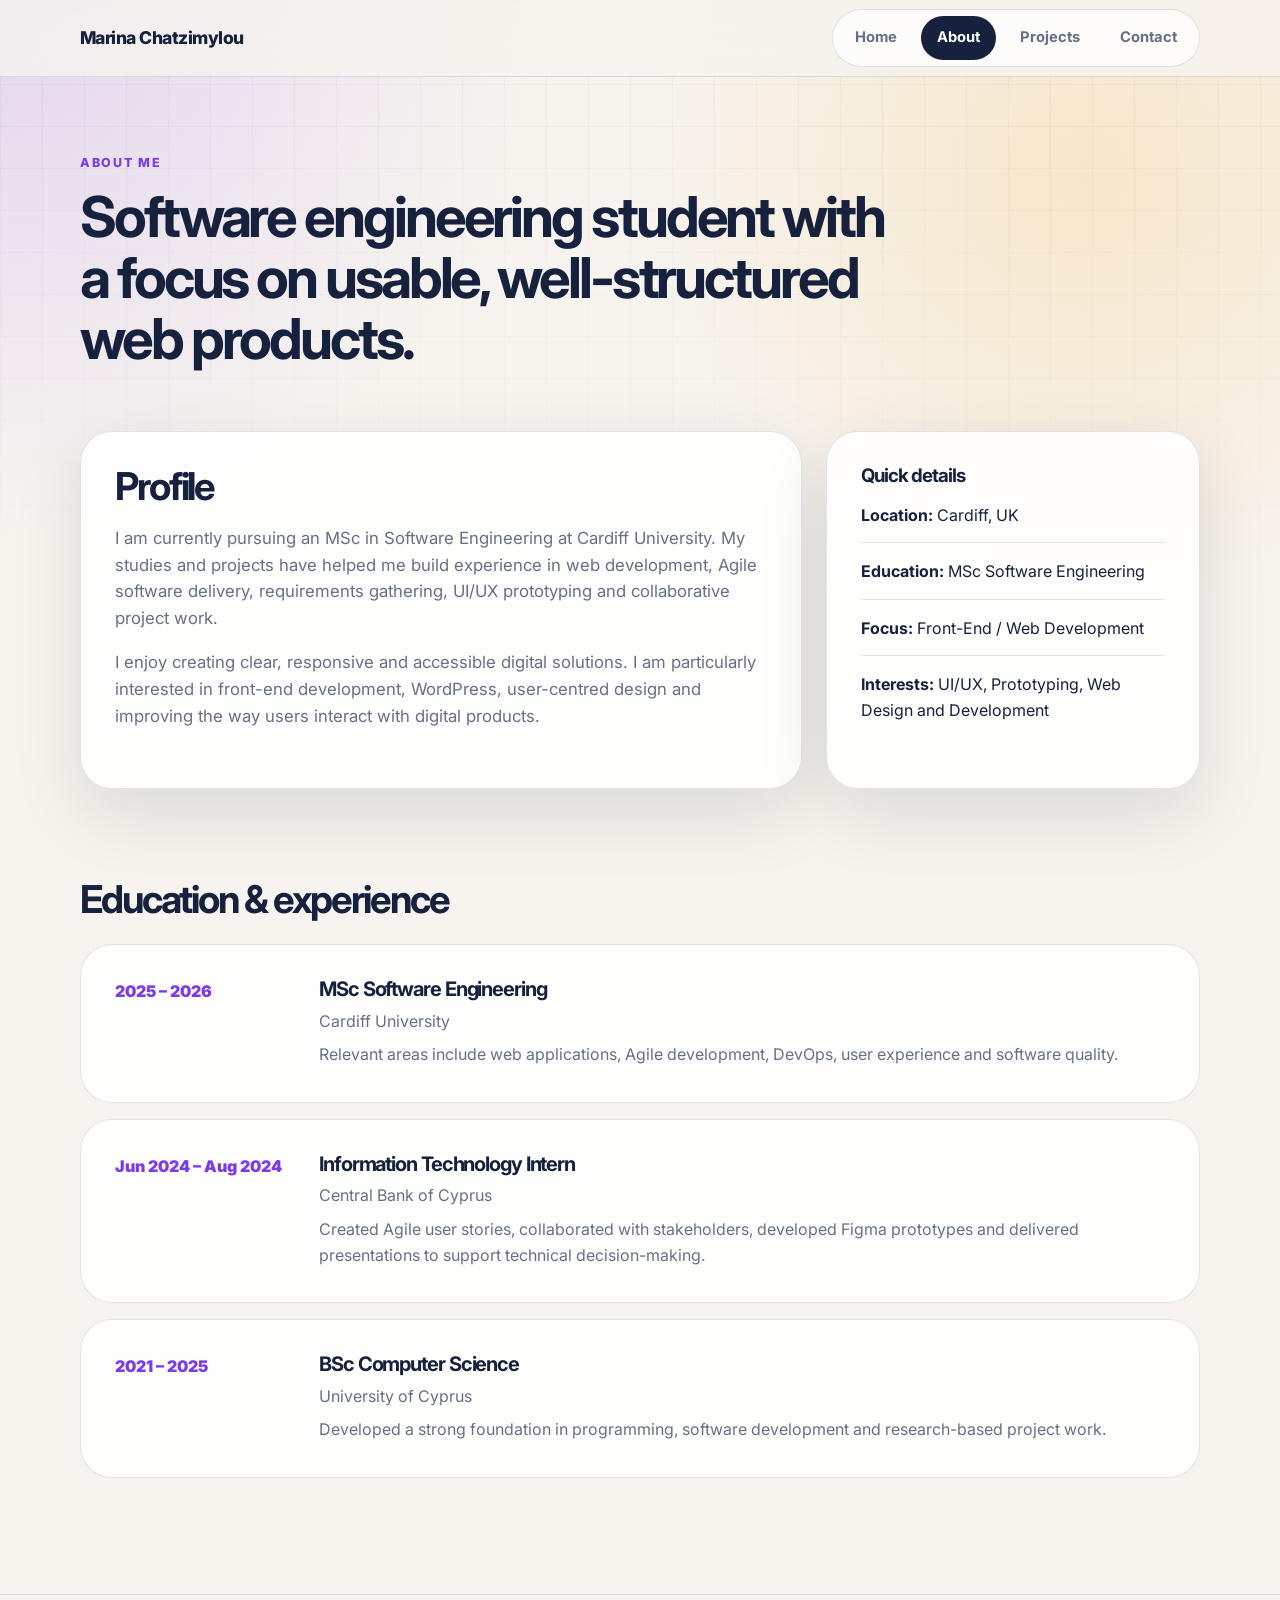
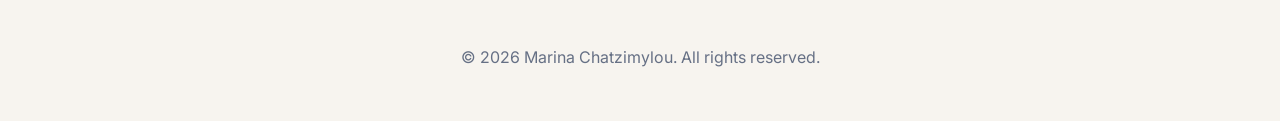
==== about.html @ 8d8dfbd3 "Initial Website Setup" ====
<!DOCTYPE html>
<html lang="en">
<head>
  <meta charset="UTF-8" />
  <meta name="viewport" content="width=device-width, initial-scale=1.0" />
  <title>About | Marina Chatzimylou</title>
  <link rel="preconnect" href="https://fonts.googleapis.com">
  <link rel="preconnect" href="https://fonts.gstatic.com" crossorigin>
  <link href="https://fonts.googleapis.com/css2?family=Inter:wght@400;500;600;700;800&display=swap" rel="stylesheet">
  <link rel="stylesheet" href="style.css" />
</head>
<body>
<header class="site-header page-header">
  <nav class="navbar">
    <a href="index.html" class="logo">Marina Chatzimylou</a>
    <button class="menu-toggle" aria-label="Open navigation" aria-expanded="false">☰</button>
    <ul class="nav-links">
      <li><a href="index.html">Home</a></li>
      <li><a href="about.html">About</a></li>
      <li><a href="projects.html">Projects</a></li>
      <li><a href="contact.html">Contact</a></li>
    </ul>
  </nav>
</header>

<main>
  <section class="inner-hero section-wrap reveal">
    <p class="eyebrow">About me</p>
    <h1>Software engineering student with a focus on usable, well-structured web products.</h1>
  </section>

  <section class="about-section section-wrap">
    <div class="about-main reveal">
      <h2>Profile</h2>
      <p>I am currently pursuing an MSc in Software Engineering at Cardiff University. My studies and projects have helped me build experience in web development, Agile software delivery, requirements gathering, UI/UX prototyping and collaborative project work.</p>
      <p>I enjoy creating clear, responsive and accessible digital solutions. I am particularly interested in front-end development, WordPress, user-centred design and improving the way users interact with digital products.</p>
    </div>
    <aside class="about-sidebar reveal">
      <h3>Quick details</h3>
      <p><strong>Location:</strong> Cardiff, UK</p>
      <p><strong>Education:</strong> MSc Software Engineering</p>
      <p><strong>Focus:</strong> Front-End / Web Development</p>
      <p><strong>Interests:</strong> UI/UX, Prototyping, Web Design and Development</p>
    </aside>
  </section>

  <section class="timeline-section section-wrap reveal">
    <h2>Education & experience</h2>
    <div class="timeline-card">
      <span>2025 – 2026</span>
      <div><h3>MSc Software Engineering</h3><p>Cardiff University</p><p>Relevant areas include web applications, Agile development, DevOps, user experience and software quality.</p></div>
    </div>
    <div class="timeline-card">
      <span>Jun 2024 – Aug 2024</span>
      <div><h3>Information Technology Intern</h3><p>Central Bank of Cyprus</p><p>Created Agile user stories, collaborated with stakeholders, developed Figma prototypes and delivered presentations to support technical decision-making.</p></div>
    </div>
    <div class="timeline-card">
      <span>2021 – 2025</span>
      <div><h3>BSc Computer Science</h3><p>University of Cyprus</p><p>Developed a strong foundation in programming, software development and research-based project work.</p></div>
    </div>
  </section>
</main>
<footer><p>© 2026 Marina Chatzimylou. All rights reserved.</p></footer>
<script src="script.js"></script>
</body>
</html>
---- style.css ----
:root {
  --bg: #f7f4ef;
  --surface: #ffffff;
  --ink: #16213e;
  --muted: #667085;
  --line: rgba(22, 33, 62, 0.12);
  --primary: #7c3aed;
  --primary-dark: #5b21b6;
  --accent: #f59e0b;
  --navy: #111827;
  --blue: #2563eb;
  --shadow: 0 24px 70px rgba(17, 24, 39, 0.12);
  --radius-lg: 32px;
  --radius-md: 22px;
  --max: 1120px;
}

* { box-sizing: border-box; }

html { scroll-behavior: smooth; }

body {
  margin: 0;
  font-family: "Inter", system-ui, -apple-system, BlinkMacSystemFont, "Segoe UI", sans-serif;
  color: var(--ink);
  background:
    radial-gradient(circle at top left, rgba(124, 58, 237, 0.16), transparent 34rem),
    radial-gradient(circle at 85% 10%, rgba(245, 158, 11, 0.16), transparent 28rem),
    var(--bg);
  line-height: 1.6;
}

body::before {
  content: "";
  position: fixed;
  inset: 0;
  pointer-events: none;
  background-image: linear-gradient(rgba(22,33,62,.035) 1px, transparent 1px), linear-gradient(90deg, rgba(22,33,62,.035) 1px, transparent 1px);
  background-size: 42px 42px;
  mask-image: linear-gradient(to bottom, black, transparent 70%);
}

a { color: inherit; text-decoration: none; }

.site-header {
  position: sticky;
  top: 0;
  z-index: 10;
  backdrop-filter: blur(18px);
  background: rgba(247, 244, 239, 0.78);
  border-bottom: 1px solid var(--line);
}

.navbar {
  width: min(var(--max), calc(100% - 40px));
  margin: 0 auto;
  min-height: 76px;
  display: flex;
  align-items: center;
  justify-content: space-between;
}

.logo {
  font-weight: 800;
  font-size: 1.1rem;
  letter-spacing: -0.03em;
}

.logo span {
  margin-left: 8px;
  padding: 6px 9px;
  border-radius: 999px;
  color: #fff;
  background: linear-gradient(135deg, var(--primary), var(--accent));
  font-size: .74rem;
}

.nav-links {
  display: flex;
  gap: 8px;
  list-style: none;
  padding: 6px;
  margin: 0;
  background: rgba(255, 255, 255, 0.72);
  border: 1px solid var(--line);
  border-radius: 999px;
}

.nav-links a {
  display: inline-flex;
  padding: 10px 16px;
  border-radius: 999px;
  color: var(--muted);
  font-weight: 700;
  font-size: .92rem;
}

.nav-links a:hover,
.nav-links a.active {
  background: var(--ink);
  color: #fff;
}

.menu-toggle { display: none; }

.section-wrap {
  width: min(var(--max), calc(100% - 40px));
  margin: 0 auto;
}

.hero {
  min-height: calc(100vh - 76px);
  display: grid;
  grid-template-columns: 1.15fr .85fr;
  align-items: center;
  gap: 54px;
  padding: 20px 0;
}

.eyebrow,
.project-type {
  color: var(--primary);
  text-transform: uppercase;
  letter-spacing: .14em;
  font-size: .78rem;
  font-weight: 800;
  margin: 0 0 14px;
}

h1, h2, h3 { line-height: 1.08; margin: 0; letter-spacing: -0.055em; }

.hero h1,
.inner-hero h1,
.contact-intro h1 {
  font-size: clamp(2.35rem, 5.2vw, 4.25rem);
  max-width: 860px;
}

.inner-hero h1 {
  font-size: clamp(2.2rem, 4.4vw, 3.75rem);
  max-width: 820px;
}

.hero-text,
.section-heading p,
.contact-intro p,
.about-main p,
.project-content p,
.timeline-card p,
.contact-box p,
.contact-box li {
  color: var(--muted);
}

.hero-text { font-size: 1.2rem; max-width: 650px; margin: 28px 0; }

.hero-actions { display: flex; gap: 14px; flex-wrap: wrap; }

.btn {
  display: inline-flex;
  align-items: center;
  justify-content: center;
  padding: 14px 22px;
  border-radius: 999px;
  font-weight: 800;
  border: 1px solid transparent;
  transition: transform .2s ease, box-shadow .2s ease;
}

.btn:hover { transform: translateY(-3px); }
.btn.primary { background: var(--ink); color: #fff; box-shadow: 0 14px 35px rgba(22,33,62,.22); }
.btn.secondary { background: #fff; color: var(--ink); border-color: var(--ink); }

.profile-card,
.about-main,
.about-sidebar,
.timeline-card,
.project-content,
.contact-box{
  background: rgba(255,255,255,.86);
  border: 1px solid var(--line);
  box-shadow: var(--shadow);
  border-radius: var(--radius-lg);
}

.profile-card {
  padding: 42px;
  text-align: center;
  transform: rotate(1.5deg);
}

.profile-photo {
  width: 190px;
  height: 190px;
  object-fit: cover;
  border-radius: 36px;
  margin: 0 auto 24px;
  display: block;
  box-shadow: 0 24px 48px rgba(124, 58, 237, 0.22);
  border: 6px solid rgba(255, 255, 255, 0.9);
}

.profile-card h2 { font-size: 1.7rem; }
.profile-card p { color: var(--muted); margin: 10px 0 22px; }
.profile-tags, .skills-list, .tag-row { display: flex; gap: 10px; flex-wrap: wrap; }
.profile-tags { justify-content: center; }
.profile-tags span, .skills-list span, .tag-row span {
  border: 1px solid var(--ink);
  border-radius: 999px;
  padding: 9px 13px;
  font-size: .86rem;
  font-weight: 700;
  background: rgba(255,255,255,.68);
}

.section { padding: 20px 0 104px; }
.section-heading { max-width: 720px; margin-bottom: 36px; }
.section-heading h2, .timeline-section h2, .about-main h2 { font-size: clamp(1.8rem, 3vw, 2.8rem); }

.featured-grid { display: grid; grid-template-columns: repeat(4, 1fr); gap: 22px; }
.featured-card {
  min-height: 210px;
  padding: 30px;
  border-radius: var(--radius-lg);
  color: #fff;
  display: flex;
  flex-direction: column;
  justify-content: space-between;
  box-shadow: var(--shadow);
  overflow: hidden;
  position: relative;
}
.featured-card::after { content: ""; position: absolute; width: 180px; height: 180px; border-radius: 50%; right: -70px; top: -70px; background: rgba(255,255,255,.16); }
.featured-card h3 { font-size: 1.55rem; }
.featured-card p { color: rgba(255,255,255,.82); }
.featured-card a { font-weight: 800; }
.dark-card { background: linear-gradient(135deg, #111827, #312e81); }
.warm-card { background: linear-gradient(135deg, #9a3412, #f59e0b); }
.blue-card { background: linear-gradient(135deg, #1d4ed8, #0891b2); }
.purple-card { background: linear-gradient(135deg, #6d28d9, #ec4899); }
.featured-card .project-type { color: rgba(255,255,255,.72); }

.skills-band {
  padding: 84px 0;
  color: #fff;
  background: linear-gradient(135deg, #111827, #241044 60%, #3b0764);
}
.light-text p, .light-text .eyebrow { color: rgba(255,255,255,.68); }
.skills-list span { background: rgba(255,255,255,.1); border-color: rgba(255,255,255,.18); }

.inner-hero { padding: 76px 0 36px; }
.about-section, .contact-panel { display: grid; grid-template-columns: 1.45fr .75fr; gap: 24px; padding: 26px 0 60px; }
.about-main, .about-sidebar, .timeline-card, .project-content, .contact-box { padding: 34px; }
.about-main p { font-size: 1.05rem; }
.about-sidebar p { border-bottom: 1px solid var(--line); padding-bottom: 14px; }
.about-sidebar p:last-child { border-bottom: 0; }

.timeline-section { padding: 30px 0 100px; }
.timeline-section h2 { margin-bottom: 24px; }
.timeline-card { display: grid; grid-template-columns: 180px 1fr; gap: 24px; margin-bottom: 16px; box-shadow: none; }
.timeline-card > span { color: var(--primary); font-weight: 900; }
.timeline-card h3 { font-size: 1.25rem; }
.timeline-card p { margin: 8px 0 0; }

.project-list { display: grid; gap: 28px; padding: 28px 0 100px; }
.project-detail-card { height:400px; display: grid; grid-template-columns: .9fr 1.1fr; gap: 0; overflow: hidden; transition: transform .25s ease, box-shadow .25s ease; }
.project-detail-card:hover { transform: translateY(-6px); box-shadow: 0 30px 80px rgba(17,24,39,.14); }
.project-detail-card.reverse { grid-template-columns: 1.1fr .9fr; }
.project-detail-card.reverse .project-image { order: 2; }
.project-image { overflow: hidden; }
.project-image img { width: 100%; height: 100%; min-width: 100%; min-height: 100%; object-fit: cover; object-position: left center; display: block; }
.project-content { border-radius: 0; box-shadow: none; }
.project-content h2 { font-size: 2rem; }
.tag-row { margin-top: 24px; }
.project-actions { display: flex; gap: 12px; flex-wrap: wrap; margin-top: 26px; }
.link-button { border: 0; cursor: pointer; font-family: inherit; }
.btn.small { padding: 11px 17px; font-size: .9rem; }
.btn.text { background: transparent; color: var(--primary-dark); border-color: var(--line); }

.project-modal { position: fixed; inset: 0; z-index: 50; display: none; align-items: center; justify-content: center; padding: 22px; }
.project-modal.open { display: flex; }
.modal-backdrop { position: absolute; inset: 0; background: rgba(17,24,39,.62); backdrop-filter: blur(7px); }
.modal-card { position: relative; width: min(920px, 100%); max-height: 88vh; overflow: auto; background: #fff; border-radius: 30px; box-shadow: 0 32px 90px rgba(0,0,0,.28); padding: 34px; }
.modal-close { position: absolute; top: 18px; right: 18px; width: 42px; height: 42px; border-radius: 999px; border: 1px solid var(--line); background: #fff; font-size: 1.4rem; cursor: pointer; color: var(--ink); }
.modal-meta { color: var(--primary); text-transform: uppercase; letter-spacing: .14em; font-size: .76rem; font-weight: 900; margin: 0 0 10px; }
.modal-card h2 { font-size: clamp(1.9rem, 4vw, 3rem); max-width: 760px; }
.modal-card p { color: var(--muted); }
.modal-grid { display: grid; grid-template-columns: 1fr 1fr; gap: 18px; margin-top: 24px; }
.modal-section { border: 1px solid var(--line); border-radius: 22px; padding: 20px; background: rgba(247,244,239,.58); }
.modal-section h3 { font-size: 1.05rem; margin-bottom: 10px; }
.modal-section ul { margin: 0; padding-left: 19px; color: var(--muted); }
.image-placeholders { display: grid; grid-template-columns: repeat(3, 1fr); gap: 12px; margin-top: 20px; }
.image-placeholder { height: 180px; border-radius: 18px; overflow: hidden; border: 1px solid rgba(22,33,62,.12); background: rgba(247,244,239,.7); display: flex; align-items: center; justify-content: center; }
.image-placeholder img { width: 100%; height: 100%; object-fit: cover; cursor: pointer; transition: 0.3s ease; }
.image-placeholder img:hover { transform: scale(1.03); }
.lightbox { position: fixed; inset: 0; background: rgba(0,0,0,0.82); display: flex; align-items: center; justify-content: center; z-index: 9999; opacity: 0; pointer-events: none; transition: 0.3s ease; }
.lightbox.active { opacity: 1; pointer-events: auto; }
.lightbox img { max-width: 85%; max-height: 85%; border-radius: 20px; box-shadow: 0 30px 80px rgba(0,0,0,0.45); }
body.modal-open { overflow: hidden; }


.contact-page { padding: 92px 0 110px; }
.contact-intro { max-width: 760px; margin-bottom: 30px; }
.contact-box a { color: var(--primary-dark); font-weight: 800; }
.highlight-box { background: linear-gradient(135deg, var(--ink), #312e81); color: #fff; }
.highlight-box li { color: rgba(255,255,255,.78); margin-bottom: 10px; }

footer { text-align: center; padding: 34px 20px; color: var(--muted); border-top: 1px solid var(--line); }

.reveal { opacity: 0; transform: translateY(18px); transition: opacity .55s ease, transform .55s ease; }
.reveal.visible { opacity: 1; transform: translateY(0); }

@media (max-width: 860px) {
  .menu-toggle { display: inline-flex; border: 0; background: var(--ink); color: #fff; border-radius: 14px; padding: 10px 13px; font-size: 1.1rem; }
  .nav-links { position: absolute; top: 76px; right: 20px; left: 20px; display: none; flex-direction: column; border-radius: 24px; padding: 14px; box-shadow: var(--shadow); }
  .nav-links.open { display: flex; }
  .nav-links a { width: 100%; }
  .hero, .about-section, .project-detail-card, .project-detail-card.reverse, .contact-panel, .modal-grid { grid-template-columns: 1fr; }
  .project-detail-card.reverse .project-image { order: 0; }
  .hero { min-height: auto; padding: 70px 0; text-align: center; }
  .hero-actions, .profile-tags { justify-content: center; }
  .profile-card { transform: none; }
  .featured-grid { grid-template-columns: 1fr; margin-top: 0; }
  .timeline-card { grid-template-columns: 1fr; }
}

@media (max-width: 540px) {
  .navbar, .section-wrap { width: min(100% - 28px, var(--max)); }
  .hero h1, .inner-hero h1, .contact-intro h1 { font-size: 2.35rem; }
  .profile-card, .about-main, .about-sidebar, .timeline-card, .project-content, .contact-box{ padding: 24px; }
  .project-image { min-height: 220px; }
  .modal-card { padding: 26px 20px; border-radius: 24px; }
  .modal-grid, .image-placeholders { grid-template-columns: 1fr; }
}
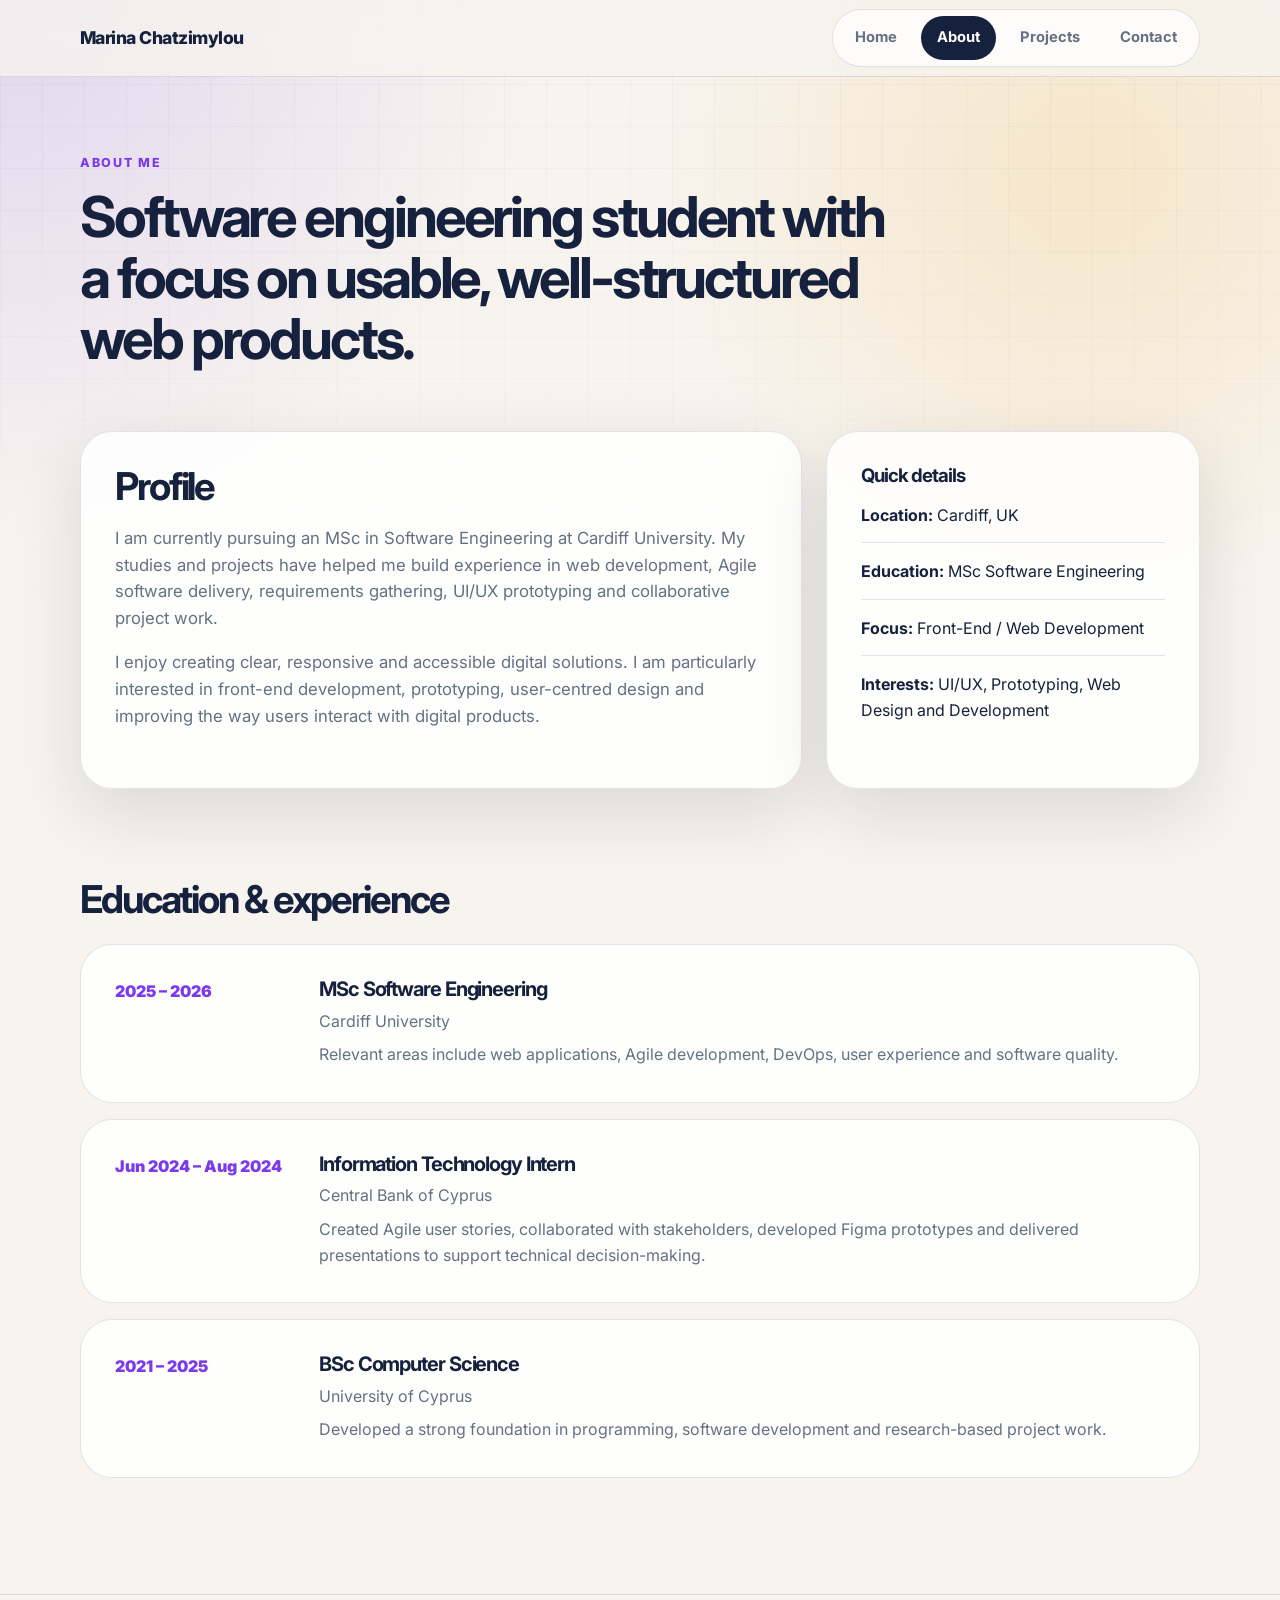
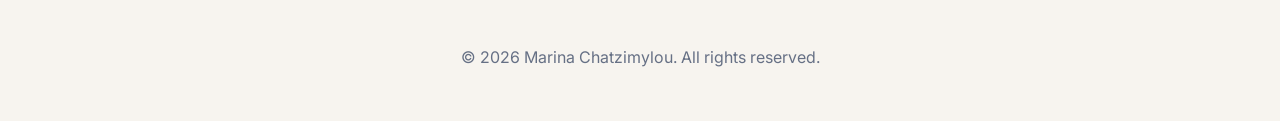
==== commit ce6b323e: "About page fix" ====
--- a/about.html
+++ b/about.html
@@ -33,7 +33,7 @@
     <div class="about-main reveal">
       <h2>Profile</h2>
       <p>I am currently pursuing an MSc in Software Engineering at Cardiff University. My studies and projects have helped me build experience in web development, Agile software delivery, requirements gathering, UI/UX prototyping and collaborative project work.</p>
-      <p>I enjoy creating clear, responsive and accessible digital solutions. I am particularly interested in front-end development, WordPress, user-centred design and improving the way users interact with digital products.</p>
+      <p>I enjoy creating clear, responsive and accessible digital solutions. I am particularly interested in front-end development, prototyping, user-centred design and improving the way users interact with digital products.</p>
     </div>
     <aside class="about-sidebar reveal">
       <h3>Quick details</h3>
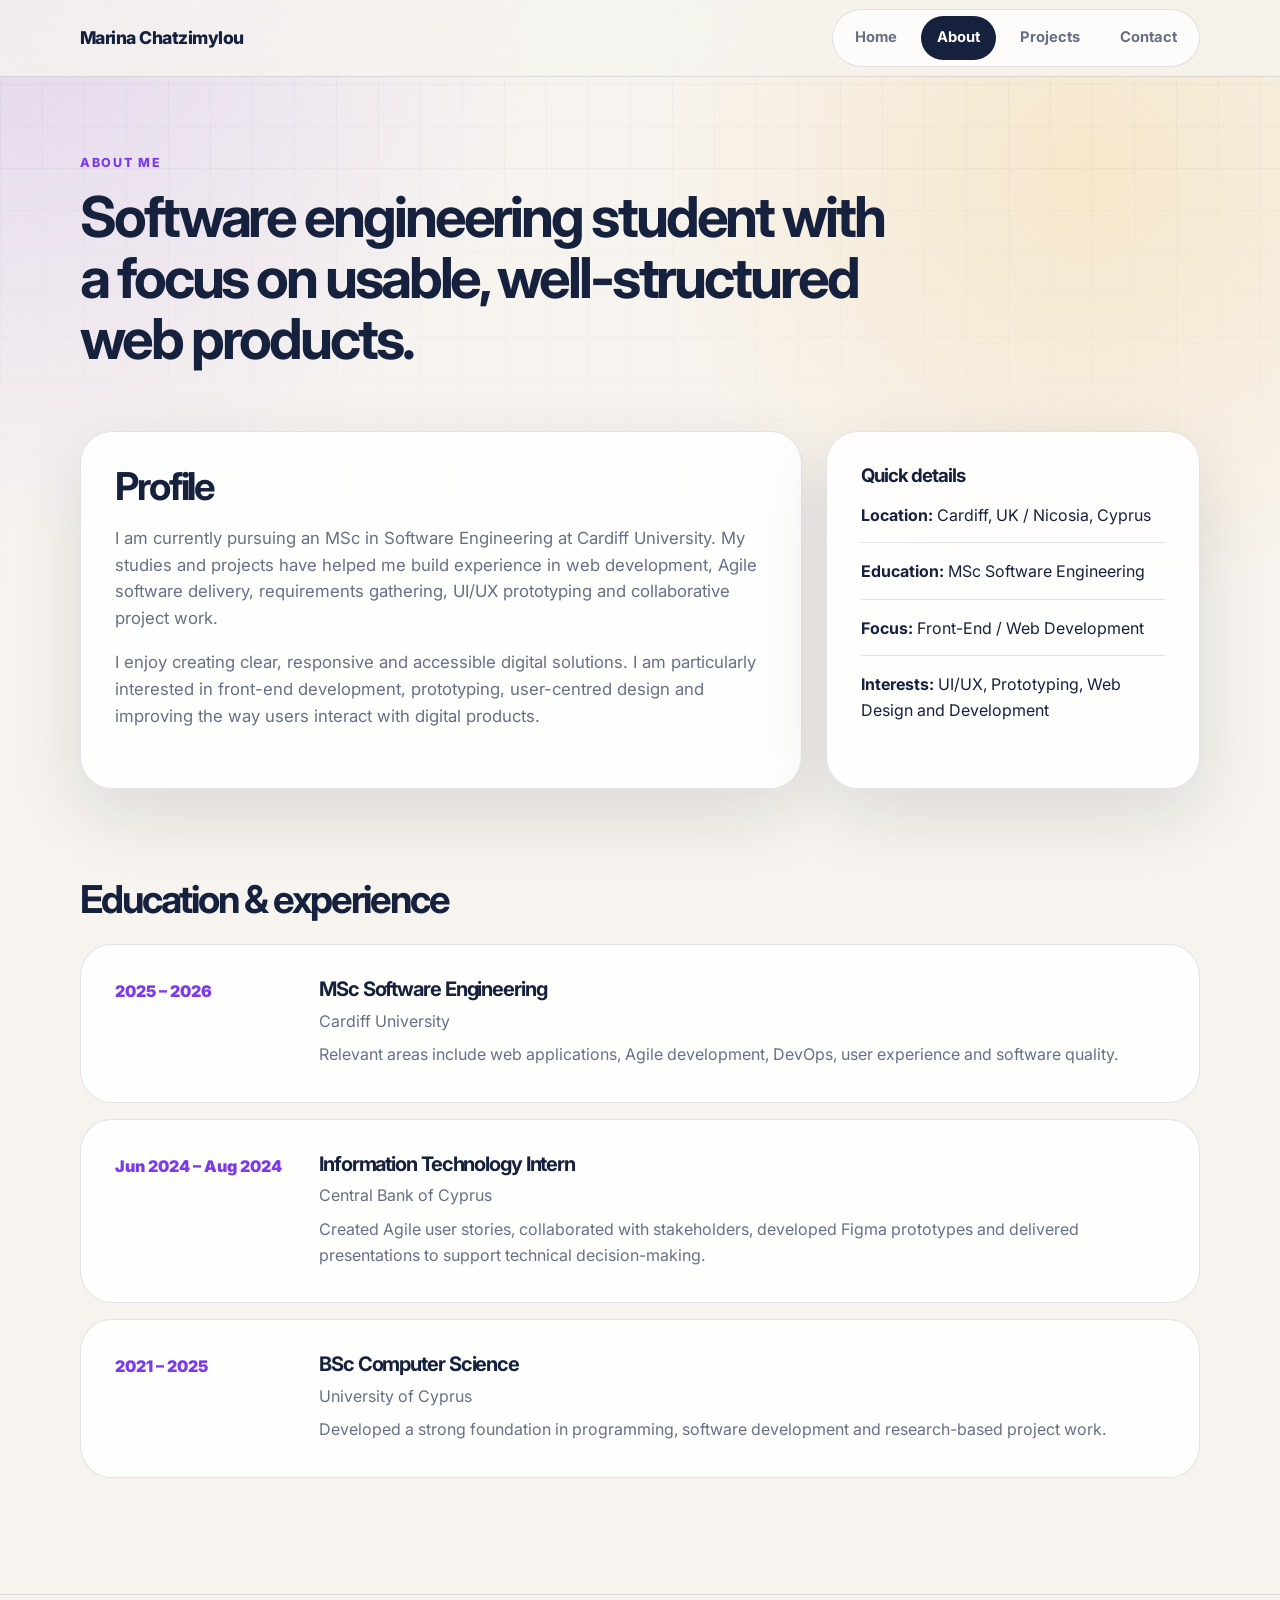
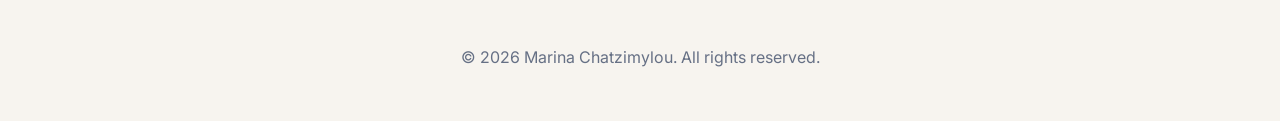
==== commit f5ca23c0: "Location Fix" ====
--- a/about.html
+++ b/about.html
@@ -37,7 +37,7 @@
     </div>
     <aside class="about-sidebar reveal">
       <h3>Quick details</h3>
-      <p><strong>Location:</strong> Cardiff, UK</p>
+      <p><strong>Location:</strong> Cardiff, UK / Nicosia, Cyprus</p>
       <p><strong>Education:</strong> MSc Software Engineering</p>
       <p><strong>Focus:</strong> Front-End / Web Development</p>
       <p><strong>Interests:</strong> UI/UX, Prototyping, Web Design and Development</p>
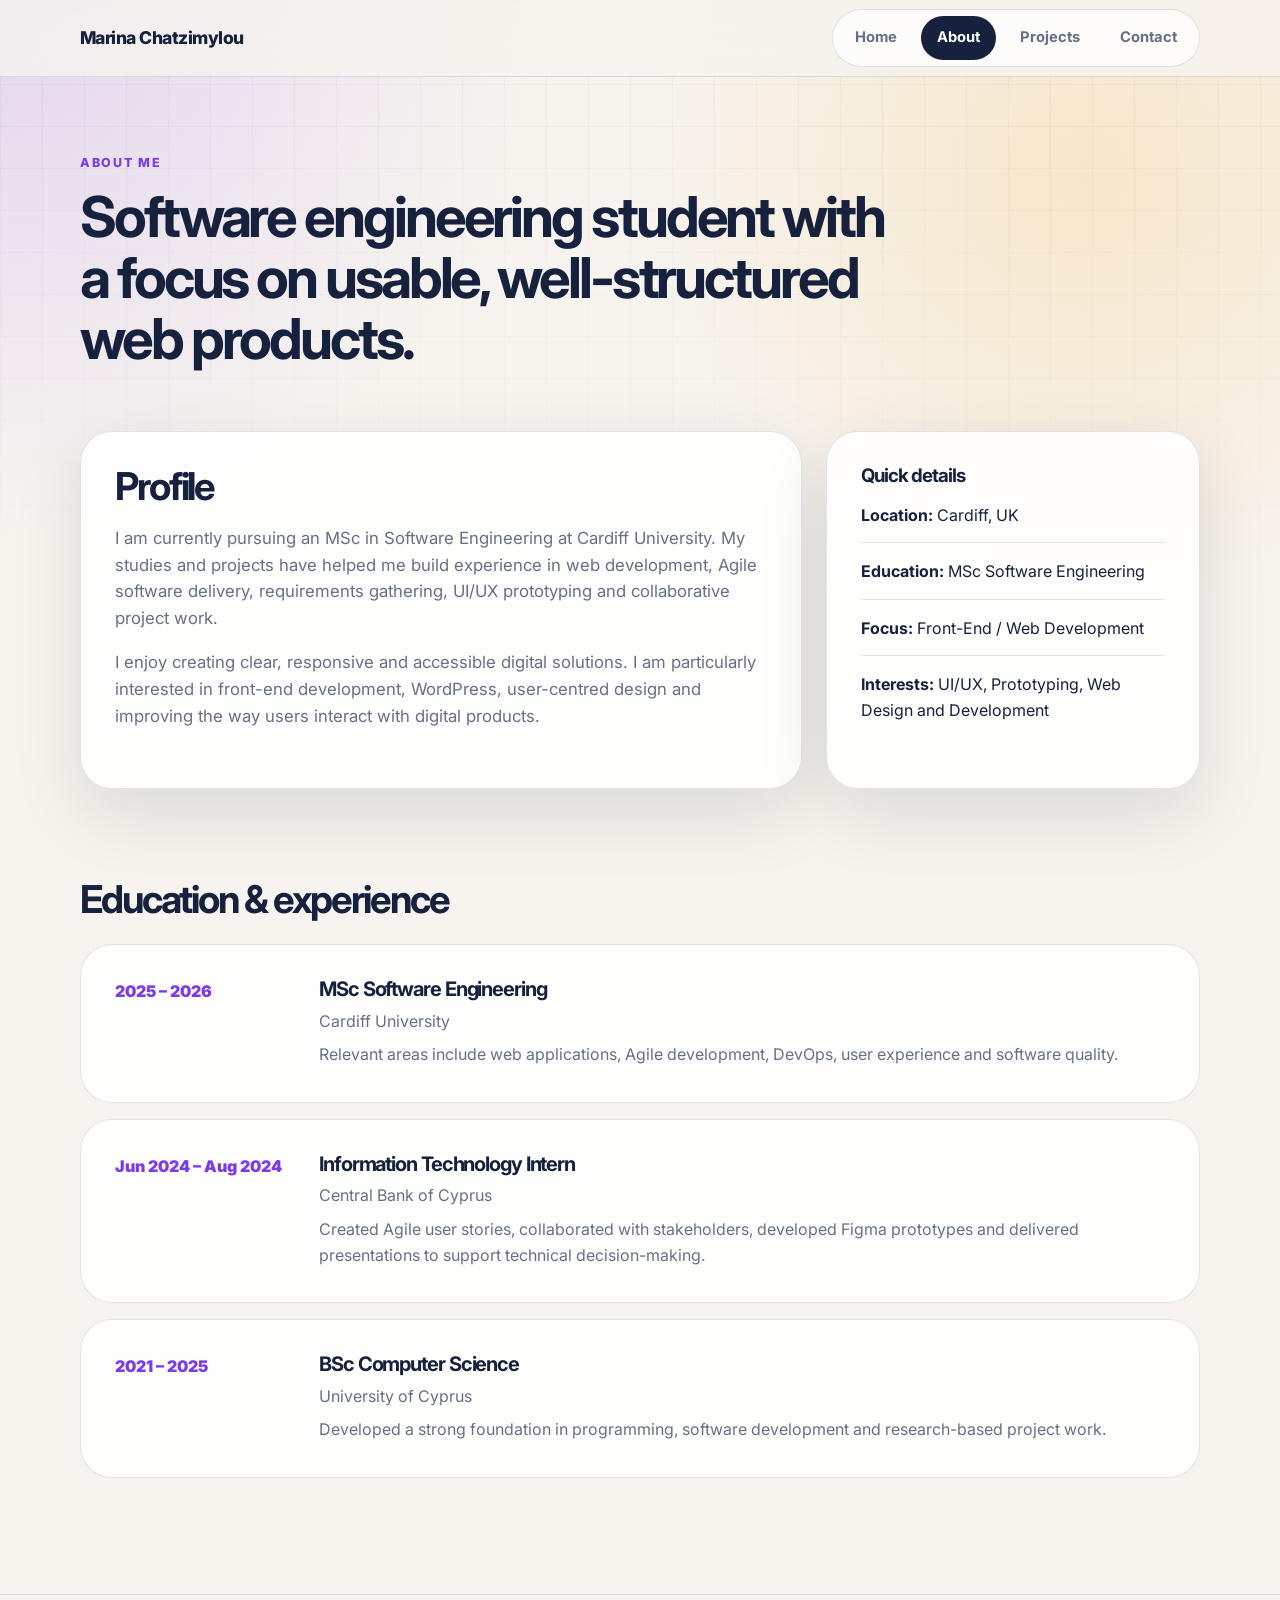
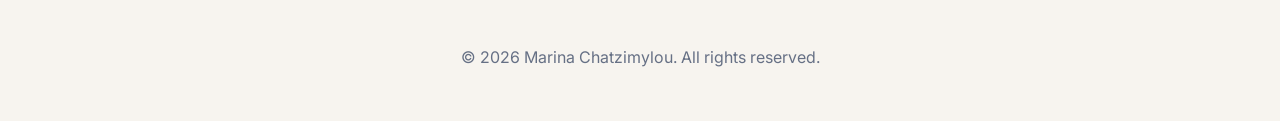
==== commit 1998e470: "feat: initial local portfolio commit" ====
--- a/about.html
+++ b/about.html
@@ -33,11 +33,11 @@
     <div class="about-main reveal">
       <h2>Profile</h2>
       <p>I am currently pursuing an MSc in Software Engineering at Cardiff University. My studies and projects have helped me build experience in web development, Agile software delivery, requirements gathering, UI/UX prototyping and collaborative project work.</p>
-      <p>I enjoy creating clear, responsive and accessible digital solutions. I am particularly interested in front-end development, prototyping, user-centred design and improving the way users interact with digital products.</p>
+      <p>I enjoy creating clear, responsive and accessible digital solutions. I am particularly interested in front-end development, WordPress, user-centred design and improving the way users interact with digital products.</p>
     </div>
     <aside class="about-sidebar reveal">
       <h3>Quick details</h3>
-      <p><strong>Location:</strong> Cardiff, UK / Nicosia, Cyprus</p>
+      <p><strong>Location:</strong> Cardiff, UK</p>
       <p><strong>Education:</strong> MSc Software Engineering</p>
       <p><strong>Focus:</strong> Front-End / Web Development</p>
       <p><strong>Interests:</strong> UI/UX, Prototyping, Web Design and Development</p>
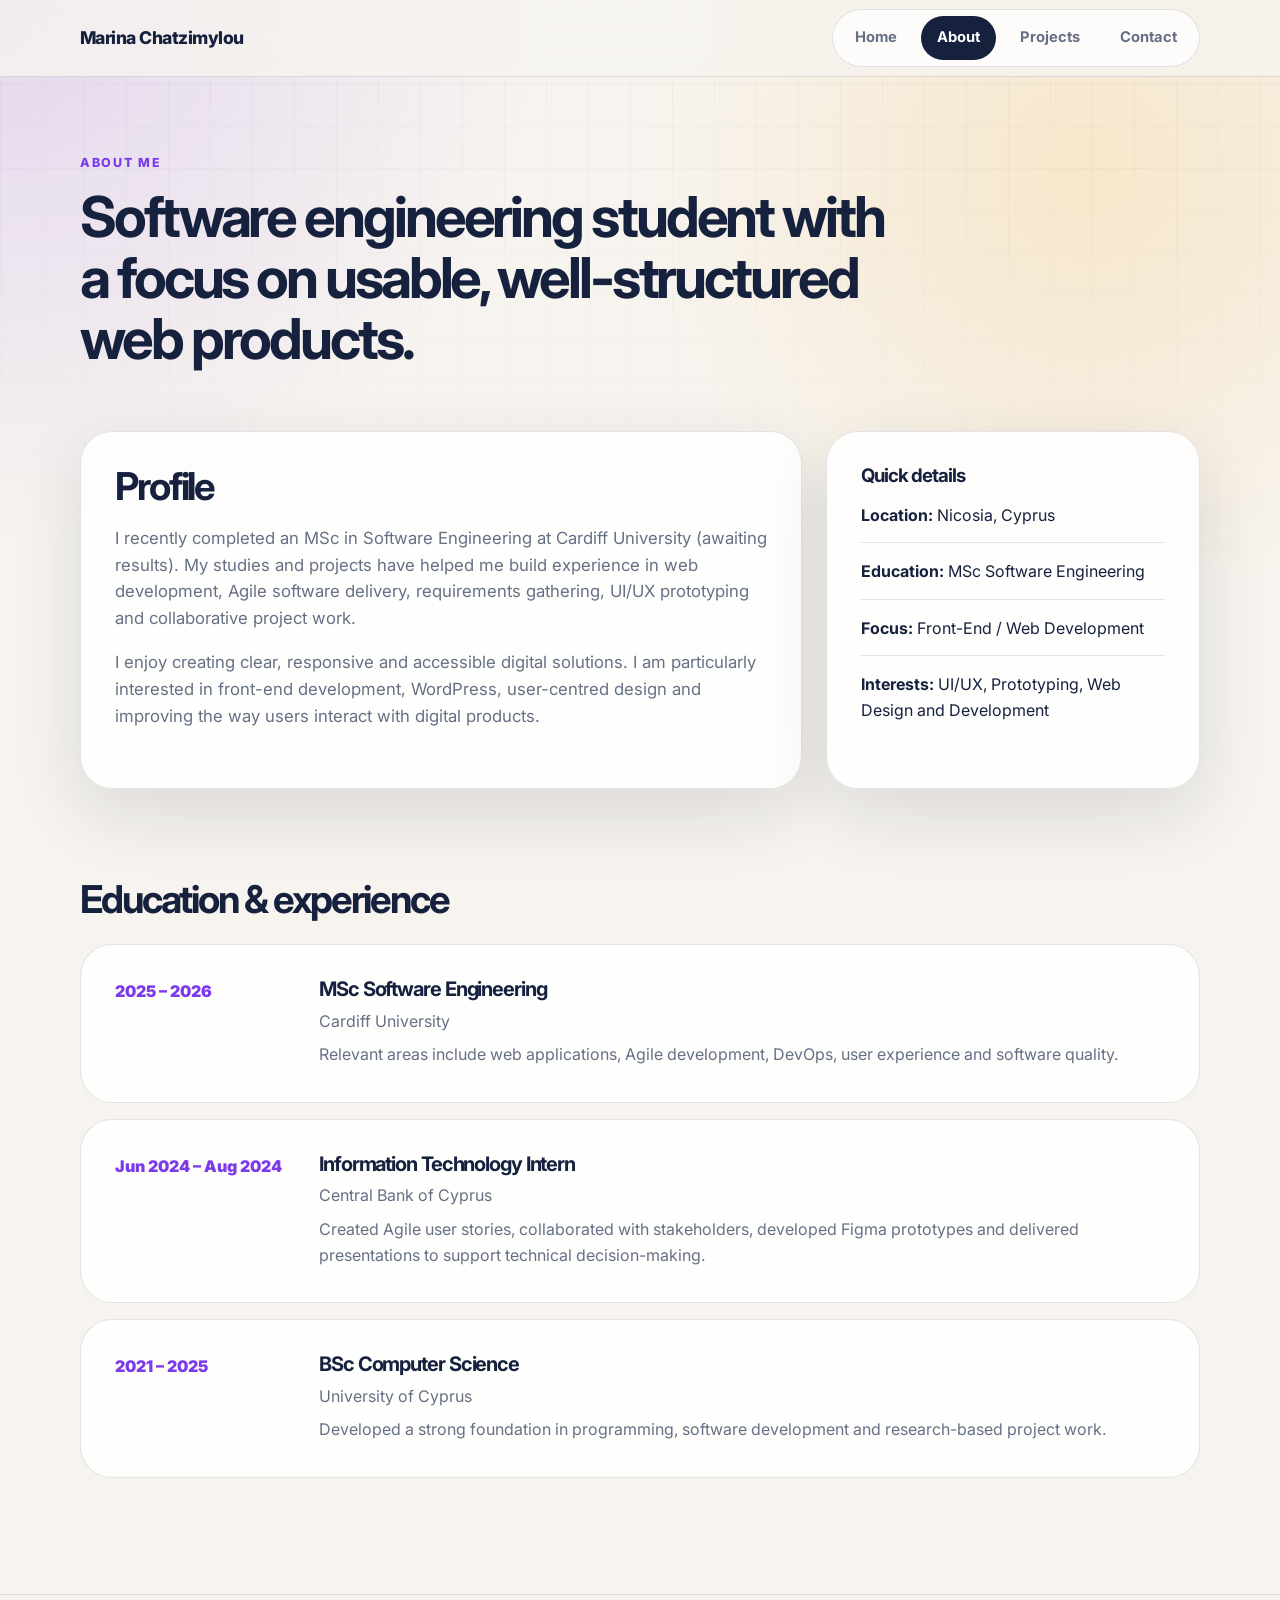
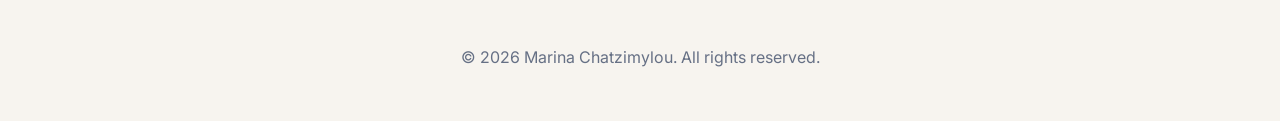
==== commit 6e5ec1f8: "Updating location and status" ====
--- a/about.html
+++ b/about.html
@@ -32,12 +32,12 @@
   <section class="about-section section-wrap">
     <div class="about-main reveal">
       <h2>Profile</h2>
-      <p>I am currently pursuing an MSc in Software Engineering at Cardiff University. My studies and projects have helped me build experience in web development, Agile software delivery, requirements gathering, UI/UX prototyping and collaborative project work.</p>
+      <p>I recently completed an MSc in Software Engineering at Cardiff University (awaiting results). My studies and projects have helped me build experience in web development, Agile software delivery, requirements gathering, UI/UX prototyping and collaborative project work.</p>
       <p>I enjoy creating clear, responsive and accessible digital solutions. I am particularly interested in front-end development, WordPress, user-centred design and improving the way users interact with digital products.</p>
     </div>
     <aside class="about-sidebar reveal">
       <h3>Quick details</h3>
-      <p><strong>Location:</strong> Cardiff, UK</p>
+      <p><strong>Location:</strong> Nicosia, Cyprus</p>
       <p><strong>Education:</strong> MSc Software Engineering</p>
       <p><strong>Focus:</strong> Front-End / Web Development</p>
       <p><strong>Interests:</strong> UI/UX, Prototyping, Web Design and Development</p>
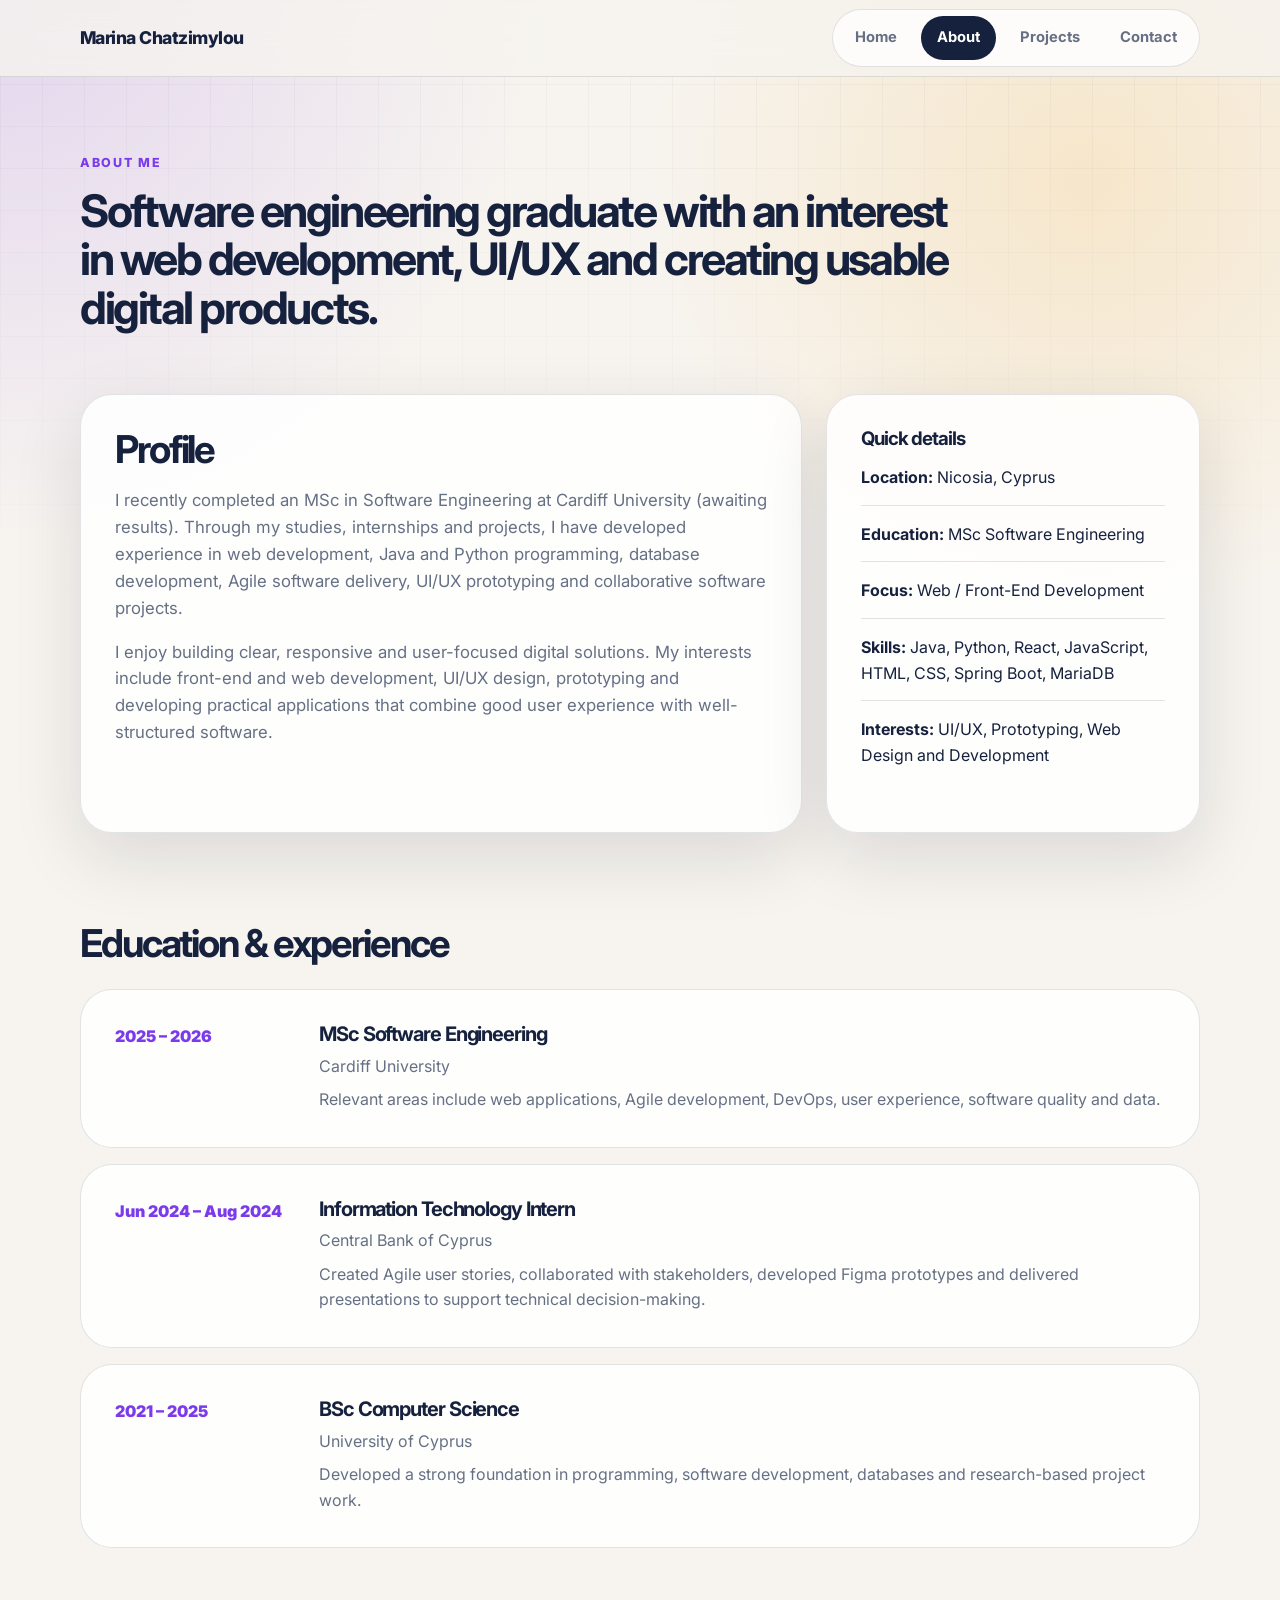
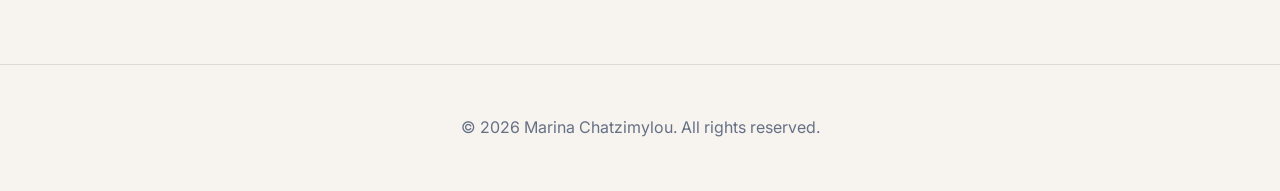
==== commit de1b17dd: "Updating Information" ====
--- a/about.html
+++ b/about.html
@@ -1,66 +1,88 @@
 <!DOCTYPE html>
 <html lang="en">
 <head>
-  <meta charset="UTF-8" />
-  <meta name="viewport" content="width=device-width, initial-scale=1.0" />
-  <title>About | Marina Chatzimylou</title>
-  <link rel="preconnect" href="https://fonts.googleapis.com">
-  <link rel="preconnect" href="https://fonts.gstatic.com" crossorigin>
-  <link href="https://fonts.googleapis.com/css2?family=Inter:wght@400;500;600;700;800&display=swap" rel="stylesheet">
-  <link rel="stylesheet" href="style.css" />
+    <meta charset="UTF-8" />
+    <meta name="viewport" content="width=device-width, initial-scale=1.0" />
+    <title>About | Marina Chatzimylou</title>
+    <link rel="preconnect" href="https://fonts.googleapis.com">
+    <link rel="preconnect" href="https://fonts.gstatic.com" crossorigin>
+    <link href="https://fonts.googleapis.com/css2?family=Inter:wght@400;500;600;700;800&display=swap" rel="stylesheet">
+    <link rel="stylesheet" href="style.css" />
 </head>
 <body>
 <header class="site-header page-header">
-  <nav class="navbar">
-    <a href="index.html" class="logo">Marina Chatzimylou</a>
-    <button class="menu-toggle" aria-label="Open navigation" aria-expanded="false">☰</button>
-    <ul class="nav-links">
-      <li><a href="index.html">Home</a></li>
-      <li><a href="about.html">About</a></li>
-      <li><a href="projects.html">Projects</a></li>
-      <li><a href="contact.html">Contact</a></li>
-    </ul>
-  </nav>
+    <nav class="navbar">
+        <a href="index.html" class="logo">Marina Chatzimylou</a>
+        <button class="menu-toggle" aria-label="Open navigation" aria-expanded="false">☰</button>
+        <ul class="nav-links">
+            <li><a href="index.html">Home</a></li>
+            <li><a href="about.html">About</a></li>
+            <li><a href="projects.html">Projects</a></li>
+            <li><a href="contact.html">Contact</a></li>
+        </ul>
+    </nav>
 </header>
 
 <main>
-  <section class="inner-hero section-wrap reveal">
-    <p class="eyebrow">About me</p>
-    <h1>Software engineering student with a focus on usable, well-structured web products.</h1>
-  </section>
+    <section class="inner-hero section-wrap reveal">
+        <p class="eyebrow">About me</p>
+        <h1>Software engineering graduate with an interest in web development, UI/UX and creating usable digital products.</h1>
+    </section>
 
-  <section class="about-section section-wrap">
-    <div class="about-main reveal">
-      <h2>Profile</h2>
-      <p>I recently completed an MSc in Software Engineering at Cardiff University (awaiting results). My studies and projects have helped me build experience in web development, Agile software delivery, requirements gathering, UI/UX prototyping and collaborative project work.</p>
-      <p>I enjoy creating clear, responsive and accessible digital solutions. I am particularly interested in front-end development, WordPress, user-centred design and improving the way users interact with digital products.</p>
-    </div>
-    <aside class="about-sidebar reveal">
-      <h3>Quick details</h3>
-      <p><strong>Location:</strong> Nicosia, Cyprus</p>
-      <p><strong>Education:</strong> MSc Software Engineering</p>
-      <p><strong>Focus:</strong> Front-End / Web Development</p>
-      <p><strong>Interests:</strong> UI/UX, Prototyping, Web Design and Development</p>
-    </aside>
-  </section>
+    <section class="about-section section-wrap">
+        <div class="about-main reveal">
+            <h2>Profile</h2>
+            <p>I recently completed an MSc in Software Engineering at Cardiff University (awaiting results). Through my studies, internships and projects, I have developed experience in web development, Java and Python programming, database development, Agile software delivery, UI/UX prototyping and collaborative software projects.</p>
 
-  <section class="timeline-section section-wrap reveal">
-    <h2>Education & experience</h2>
-    <div class="timeline-card">
-      <span>2025 – 2026</span>
-      <div><h3>MSc Software Engineering</h3><p>Cardiff University</p><p>Relevant areas include web applications, Agile development, DevOps, user experience and software quality.</p></div>
-    </div>
-    <div class="timeline-card">
-      <span>Jun 2024 – Aug 2024</span>
-      <div><h3>Information Technology Intern</h3><p>Central Bank of Cyprus</p><p>Created Agile user stories, collaborated with stakeholders, developed Figma prototypes and delivered presentations to support technical decision-making.</p></div>
-    </div>
-    <div class="timeline-card">
-      <span>2021 – 2025</span>
-      <div><h3>BSc Computer Science</h3><p>University of Cyprus</p><p>Developed a strong foundation in programming, software development and research-based project work.</p></div>
-    </div>
-  </section>
+            <p>I enjoy building clear, responsive and user-focused digital solutions. My interests include front-end and web development, UI/UX design, prototyping and developing practical applications that combine good user experience with well-structured software.</p>
+        </div>
+
+        <aside class="about-sidebar reveal">
+            <h3>Quick details</h3>
+            <p><strong>Location:</strong> Nicosia, Cyprus</p>
+            <p><strong>Education:</strong> MSc Software Engineering</p>
+            <p><strong>Focus:</strong> Web / Front-End Development</p>
+            <p><strong>Skills:</strong> Java, Python, React, JavaScript, HTML, CSS, Spring Boot, MariaDB</p>
+            <p><strong>Interests:</strong> UI/UX, Prototyping, Web Design and Development</p>
+        </aside>
+    </section>
+
+    <section class="timeline-section section-wrap reveal">
+        <h2>Education & experience</h2>
+
+        <div class="timeline-card">
+            <span>2025 – 2026</span>
+            <div>
+                <h3>MSc Software Engineering</h3>
+                <p>Cardiff University</p>
+                <p>Relevant areas include web applications, Agile development, DevOps, user experience, software quality and data.</p>
+            </div>
+        </div>
+
+        <div class="timeline-card">
+            <span>Jun 2024 – Aug 2024</span>
+            <div>
+                <h3>Information Technology Intern</h3>
+                <p>Central Bank of Cyprus</p>
+                <p>Created Agile user stories, collaborated with stakeholders, developed Figma prototypes and delivered presentations to support technical decision-making.</p>
+            </div>
+        </div>
+
+        <div class="timeline-card">
+            <span>2021 – 2025</span>
+            <div>
+                <h3>BSc Computer Science</h3>
+                <p>University of Cyprus</p>
+                <p>Developed a strong foundation in programming, software development, databases and research-based project work.</p>
+            </div>
+        </div>
+    </section>
 </main>
-<footer><p>© 2026 Marina Chatzimylou. All rights reserved.</p></footer>
+
+<footer>
+    <p>© 2026 Marina Chatzimylou. All rights reserved.</p>
+</footer>
+
 <script src="script.js"></script>
 </body>
 </html>
--- a/style.css
+++ b/style.css
@@ -130,15 +130,14 @@
 h1, h2, h3 { line-height: 1.08; margin: 0; letter-spacing: -0.055em; }
 
 .hero h1,
-.inner-hero h1,
 .contact-intro h1 {
   font-size: clamp(2.35rem, 5.2vw, 4.25rem);
   max-width: 860px;
 }
 
 .inner-hero h1 {
-  font-size: clamp(2.2rem, 4.4vw, 3.75rem);
-  max-width: 820px;
+    font-size: clamp(1.8rem, 3.5vw, 3rem);
+    max-width: 870px;
 }
 
 .hero-text,
@@ -150,6 +149,11 @@
 .contact-box p,
 .contact-box li {
   color: var(--muted);
+}
+
+.section-heading p {
+    width: 100vw;
+    max-width: none;
 }
 
 .hero-text { font-size: 1.2rem; max-width: 650px; margin: 28px 0; }
